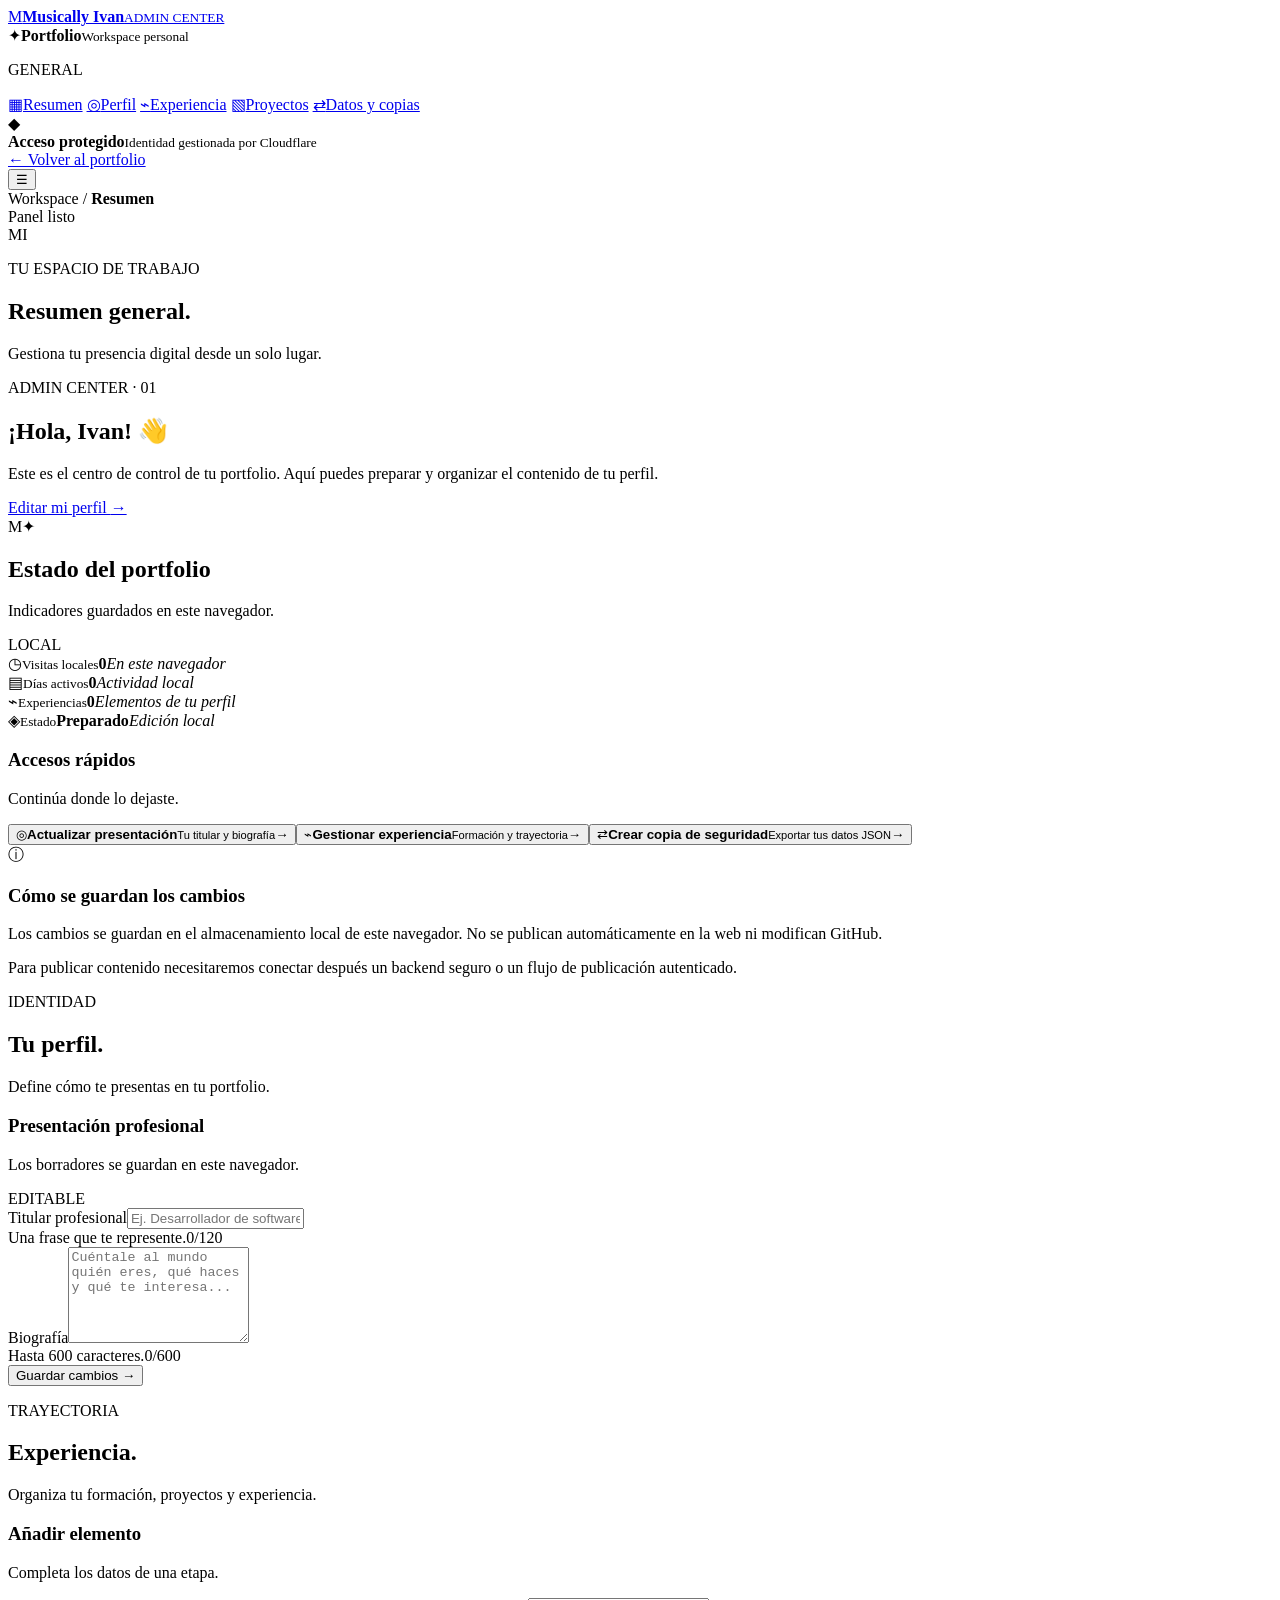
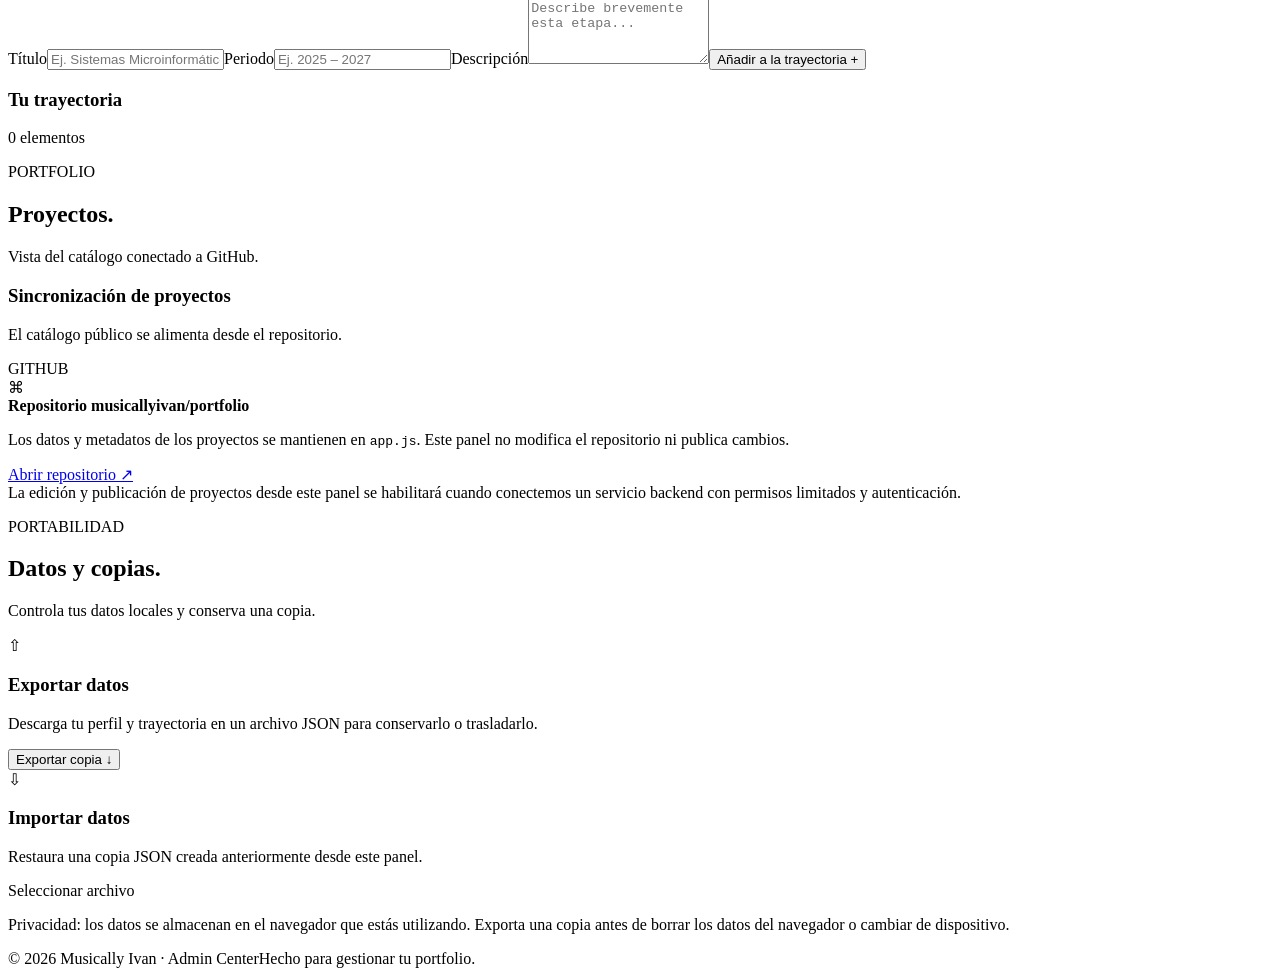
==== admincenter/index.html @ f46ec04b "Add modern Admin Center interface" ====
<!doctype html>
<html lang="es">
<head>
  <meta charset="utf-8">
  <meta name="viewport" content="width=device-width,initial-scale=1">
  <meta name="robots" content="noindex,nofollow,noarchive">
  <meta name="theme-color" content="#090d1b">
  <title>Admin Center | Musically Ivan</title>
  <link rel="preconnect" href="https://fonts.googleapis.com">
  <link rel="preconnect" href="https://fonts.gstatic.com" crossorigin>
  <link href="https://fonts.googleapis.com/css2?family=DM+Sans:wght@400;500;600;700&family=Space+Grotesk:wght@500;600;700&display=swap" rel="stylesheet">
  <link rel="stylesheet" href="./admin.css">
  <script src="./admin.js" defer></script>
</head>
<body>
  <div class="shell">
    <aside class="sidebar" id="sidebar">
      <a class="brand" href="./" aria-label="Admin Center"><span class="brand-mark">M</span><span><b>Musically Ivan</b><small>ADMIN CENTER</small></span></a>
      <div class="workspace"><span class="workspace-icon">✦</span><span><b>Portfolio</b><small>Workspace personal</small></span><span class="online-dot"></span></div>
      <p class="nav-label">GENERAL</p>
      <nav class="nav">
        <a class="nav-link active" href="#overview" data-view="overview"><span>▦</span>Resumen</a>
        <a class="nav-link" href="#profile" data-view="profile"><span>◎</span>Perfil</a>
        <a class="nav-link" href="#experience" data-view="experience"><span>⌁</span>Experiencia</a>
        <a class="nav-link" href="#projects" data-view="projects"><span>▧</span>Proyectos</a>
        <a class="nav-link" href="#data" data-view="data"><span>⇄</span>Datos y copias</a>
      </nav>
      <div class="sidebar-bottom"><div class="secure-pill"><span>◆</span><div><b>Acceso protegido</b><small>Identidad gestionada por Cloudflare</small></div></div><a class="back-link" href="/">← Volver al portfolio</a></div>
    </aside>
    <main class="main">
      <header class="topbar"><button class="mobile-menu" id="menu-toggle" aria-label="Abrir menú">☰</button><div class="breadcrumbs">Workspace <span>/</span> <b id="crumb">Resumen</b></div><div class="top-actions"><span class="status"><i></i> Panel listo</span><div class="avatar">MI</div></div></header>
      <div class="content">
        <section class="view active" id="view-overview">
          <div class="page-heading"><div><p class="eyebrow">TU ESPACIO DE TRABAJO</p><h1>Resumen general<span class="accent">.</span></h1><p class="subheading">Gestiona tu presencia digital desde un solo lugar.</p></div><span class="date-chip" id="today"></span></div>
          <div class="welcome-card"><div><span class="welcome-kicker">ADMIN CENTER · 01</span><h2>¡Hola, Ivan! 👋</h2><p>Este es el centro de control de tu portfolio. Aquí puedes preparar y organizar el contenido de tu perfil.</p><a class="primary-btn" href="#profile" data-go="profile">Editar mi perfil <span>→</span></a></div><div class="welcome-art"><div class="orbit orbit-one"></div><div class="orbit orbit-two"></div><div class="art-core">M<span>✦</span></div></div></div>
          <div class="section-title"><div><h2>Estado del portfolio</h2><p>Indicadores guardados en este navegador.</p></div><span class="live-label"><i></i> LOCAL</span></div>
          <div class="stats-grid"><article class="stat-card"><span class="stat-icon purple">◷</span><small>Visitas locales</small><strong id="metric-views">0</strong><em>En este navegador</em></article><article class="stat-card"><span class="stat-icon blue">▤</span><small>Días activos</small><strong id="metric-days">0</strong><em>Actividad local</em></article><article class="stat-card"><span class="stat-icon green">⌁</span><small>Experiencias</small><strong id="metric-timeline">0</strong><em>Elementos de tu perfil</em></article><article class="stat-card"><span class="stat-icon amber">◈</span><small>Estado</small><strong class="state-text">Preparado</strong><em>Edición local</em></article></div>
          <div class="bottom-grid"><article class="panel-card"><div class="panel-heading"><div><h3>Accesos rápidos</h3><p>Continúa donde lo dejaste.</p></div></div><button class="quick-row" data-go="profile"><span class="quick-icon">◎</span><span><b>Actualizar presentación</b><small>Tu titular y biografía</small></span><span>→</span></button><button class="quick-row" data-go="experience"><span class="quick-icon">⌁</span><span><b>Gestionar experiencia</b><small>Formación y trayectoria</small></span><span>→</span></button><button class="quick-row" data-go="data"><span class="quick-icon">⇄</span><span><b>Crear copia de seguridad</b><small>Exportar tus datos JSON</small></span><span>→</span></button></article><article class="panel-card notice-card"><span class="notice-icon">ⓘ</span><h3>Cómo se guardan los cambios</h3><p>Los cambios se guardan en el almacenamiento local de este navegador. No se publican automáticamente en la web ni modifican GitHub.</p><p class="notice-foot">Para publicar contenido necesitaremos conectar después un backend seguro o un flujo de publicación autenticado.</p></article></div>
        </section>
        <section class="view" id="view-profile">
          <div class="page-heading"><div><p class="eyebrow">IDENTIDAD</p><h1>Tu perfil<span class="accent">.</span></h1><p class="subheading">Define cómo te presentas en tu portfolio.</p></div></div>
          <article class="panel-card form-card"><div class="panel-heading"><div><h3>Presentación profesional</h3><p>Los borradores se guardan en este navegador.</p></div><span class="edit-badge">EDITABLE</span></div><label for="headline">Titular profesional</label><input id="headline" maxlength="120" placeholder="Ej. Desarrollador de software y creador digital"><div class="field-meta"><span>Una frase que te represente.</span><span id="headline-count">0/120</span></div><label for="bio">Biografía</label><textarea id="bio" rows="6" maxlength="600" placeholder="Cuéntale al mundo quién eres, qué haces y qué te interesa..."></textarea><div class="field-meta"><span>Hasta 600 caracteres.</span><span id="bio-count">0/600</span></div><div class="form-actions"><span id="profile-status" class="save-status" aria-live="polite"></span><button class="primary-btn" id="save-profile">Guardar cambios <span>→</span></button></div></article>
        </section>
        <section class="view" id="view-experience">
          <div class="page-heading"><div><p class="eyebrow">TRAYECTORIA</p><h1>Experiencia<span class="accent">.</span></h1><p class="subheading">Organiza tu formación, proyectos y experiencia.</p></div></div>
          <div class="experience-layout"><article class="panel-card"><div class="panel-heading"><div><h3>Añadir elemento</h3><p>Completa los datos de una etapa.</p></div></div><form id="experience-form"><label for="exp-title">Título</label><input id="exp-title" required maxlength="100" placeholder="Ej. Sistemas Microinformáticos y Redes"><label for="exp-period">Periodo</label><input id="exp-period" maxlength="60" placeholder="Ej. 2025 – 2027"><label for="exp-description">Descripción</label><textarea id="exp-description" rows="4" maxlength="400" placeholder="Describe brevemente esta etapa..."></textarea><button class="primary-btn" type="submit">Añadir a la trayectoria <span>+</span></button></form></article><article class="panel-card"><div class="panel-heading"><div><h3>Tu trayectoria</h3><p id="experience-count">0 elementos</p></div></div><div id="experience-list" class="experience-list"></div></article></div>
        </section>
        <section class="view" id="view-projects">
          <div class="page-heading"><div><p class="eyebrow">PORTFOLIO</p><h1>Proyectos<span class="accent">.</span></h1><p class="subheading">Vista del catálogo conectado a GitHub.</p></div></div>
          <article class="panel-card"><div class="panel-heading"><div><h3>Sincronización de proyectos</h3><p>El catálogo público se alimenta desde el repositorio.</p></div><span class="source-badge">GITHUB</span></div><div class="project-info"><span class="project-glyph">⌘</span><div><b>Repositorio musicallyivan/portfolio</b><p>Los datos y metadatos de los proyectos se mantienen en <code>app.js</code>. Este panel no modifica el repositorio ni publica cambios.</p><a href="https://github.com/musicallyivan/portfolio" target="_blank" rel="noopener noreferrer">Abrir repositorio ↗</a></div></div><div class="callout">La edición y publicación de proyectos desde este panel se habilitará cuando conectemos un servicio backend con permisos limitados y autenticación.</div></article>
        </section>
        <section class="view" id="view-data">
          <div class="page-heading"><div><p class="eyebrow">PORTABILIDAD</p><h1>Datos y copias<span class="accent">.</span></h1><p class="subheading">Controla tus datos locales y conserva una copia.</p></div></div>
          <div class="data-grid"><article class="panel-card"><span class="data-icon">⇧</span><h3>Exportar datos</h3><p>Descarga tu perfil y trayectoria en un archivo JSON para conservarlo o trasladarlo.</p><button class="primary-btn" id="export-data">Exportar copia <span>↓</span></button></article><article class="panel-card"><span class="data-icon">⇩</span><h3>Importar datos</h3><p>Restaura una copia JSON creada anteriormente desde este panel.</p><label class="secondary-btn file-button" for="import-data">Seleccionar archivo</label><input id="import-data" type="file" accept="application/json" hidden></article></div><p class="privacy-note">Privacidad: los datos se almacenan en el navegador que estás utilizando. Exporta una copia antes de borrar los datos del navegador o cambiar de dispositivo.</p>
        </section>
        <footer class="footer"><span>© 2026 Musically Ivan · Admin Center</span><span>Hecho para gestionar tu portfolio.</span></footer>
      </div>
    </main>
  </div>
  <div class="toast" id="toast" role="status" aria-live="polite"></div>
</body>
</html>
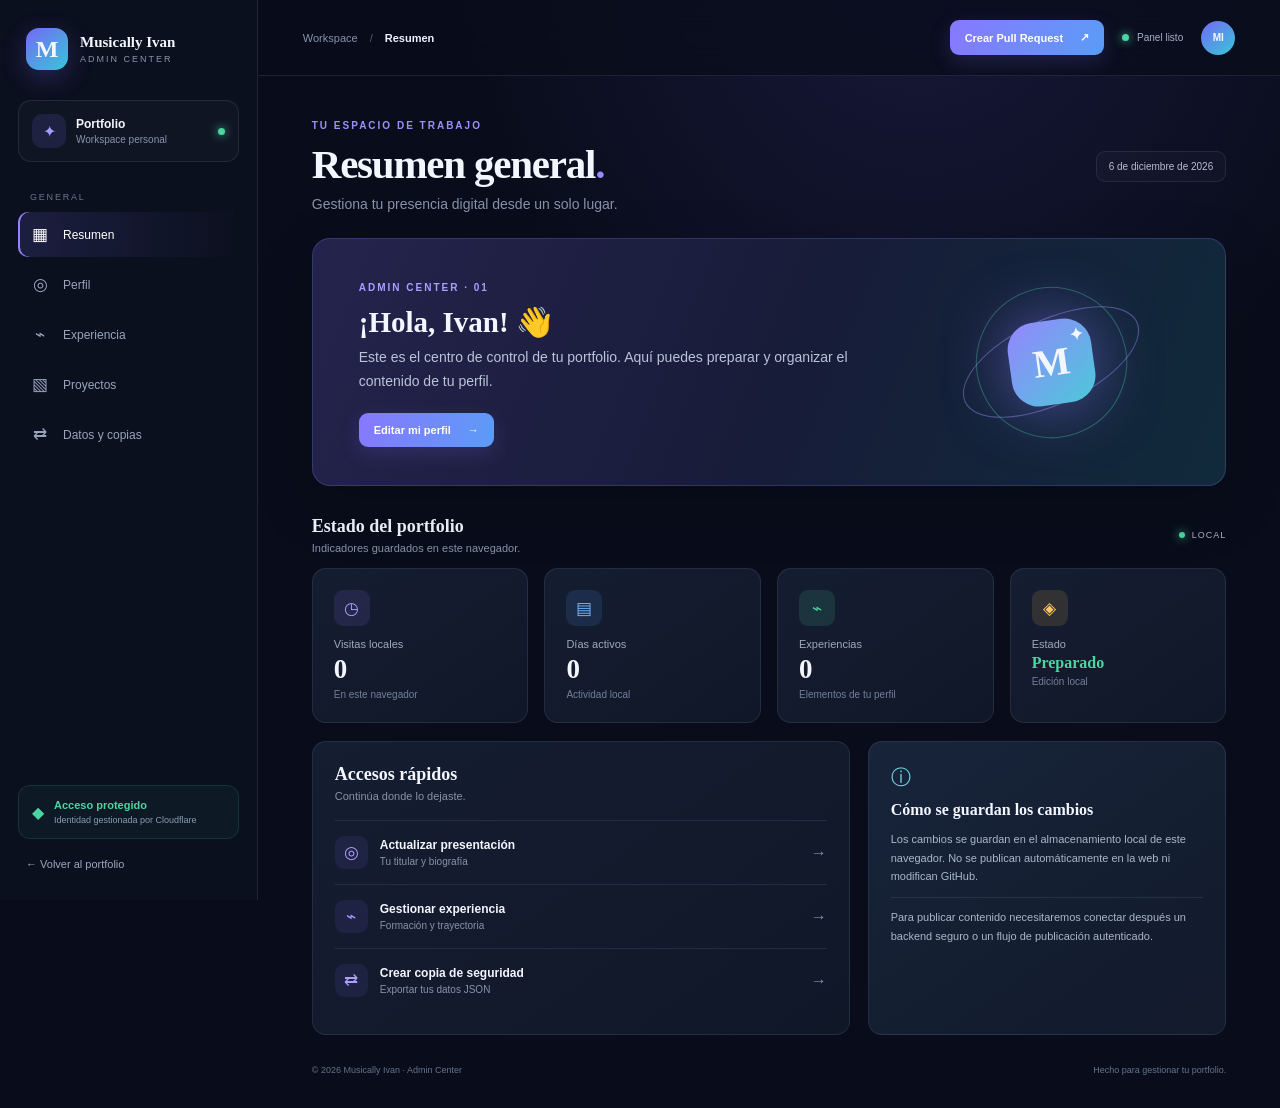
==== commit 2358f7a7: "Add publish changes as pull request action" ====
--- a/admincenter/index.html
+++ b/admincenter/index.html
@@ -28,7 +28,7 @@
       <div class="sidebar-bottom"><div class="secure-pill"><span>◆</span><div><b>Acceso protegido</b><small>Identidad gestionada por Cloudflare</small></div></div><a class="back-link" href="/">← Volver al portfolio</a></div>
     </aside>
     <main class="main">
-      <header class="topbar"><button class="mobile-menu" id="menu-toggle" aria-label="Abrir menú">☰</button><div class="breadcrumbs">Workspace <span>/</span> <b id="crumb">Resumen</b></div><div class="top-actions"><span class="status"><i></i> Panel listo</span><div class="avatar">MI</div></div></header>
+      <header class="topbar"><button class="mobile-menu" id="menu-toggle" aria-label="Abrir menú">☰</button><div class="breadcrumbs">Workspace <span>/</span> <b id="crumb">Resumen</b></div><div class="top-actions"><button class="primary-btn publish-btn" id="publish-pr">Crear Pull Request <span>↗</span></button><span class="status"><i></i> Panel listo</span><div class="avatar">MI</div></div></header>
       <div class="content">
         <section class="view active" id="view-overview">
           <div class="page-heading"><div><p class="eyebrow">TU ESPACIO DE TRABAJO</p><h1>Resumen general<span class="accent">.</span></h1><p class="subheading">Gestiona tu presencia digital desde un solo lugar.</p></div><span class="date-chip" id="today"></span></div>
--- a/admincenter/admin.css
+++ b/admincenter/admin.css
@@ -0,0 +1,29 @@
+:root{color-scheme:dark;--bg:#090d1b;--panel:#11182a;--panel2:#151e33;--line:rgba(148,163,184,.14);--muted:#8793aa;--text:#f3f6ff;--purple:#8b7cff;--cyan:#54d8e8;--green:#4bd5a0;font-family:'DM Sans',sans-serif}*{box-sizing:border-box}body{margin:0;background:radial-gradient(ellipse at 72% -12%,rgba(100,85,220,.18),transparent 36%),var(--bg);color:var(--text);min-height:100vh}button,input,textarea{font:inherit}.shell{min-height:100vh}.sidebar{position:fixed;inset:0 auto 0 0;width:258px;background:rgba(12,17,32,.96);border-right:1px solid var(--line);padding:28px 18px;display:flex;flex-direction:column;z-index:10}.brand{display:flex;align-items:center;gap:12px;color:var(--text);text-decoration:none;padding:0 8px 30px}.brand-mark{width:42px;height:42px;border-radius:13px;background:linear-gradient(140deg,#7568f5,#36c7d9);display:grid;place-items:center;font:700 24px 'Space Grotesk';box-shadow:0 8px 25px #7465ed44}.brand b,.brand small,.workspace b,.workspace small{display:block}.brand b{font:700 15px 'Space Grotesk'}.brand small{font-size:9px;letter-spacing:2px;color:#8994ad;margin-top:3px}.workspace{display:flex;align-items:center;gap:10px;padding:13px;border:1px solid var(--line);background:#ffffff06;border-radius:13px;margin-bottom:30px}.workspace-icon{width:34px;height:34px;border-radius:10px;background:#8174ff22;color:#a89eff;display:grid;place-items:center}.workspace b{font-size:12px}.workspace small{font-size:10px;color:var(--muted);margin-top:3px}.online-dot,.status i,.live-label i{margin-left:auto;width:7px;height:7px;background:var(--green);border-radius:50%;box-shadow:0 0 10px #4bd5a0}.nav-label{font-size:9px;letter-spacing:1.8px;color:#68748d;padding:0 12px;margin:0 0 10px}.nav{display:grid;gap:5px}.nav-link{display:flex;align-items:center;gap:13px;padding:12px;border-radius:10px;color:#99a4ba;text-decoration:none;font-size:12px;transition:.2s}.nav-link span{font-size:17px;width:20px;text-align:center}.nav-link:hover,.nav-link.active{background:linear-gradient(90deg,#8274ff25,transparent);color:#fff}.nav-link.active{box-shadow:inset 2px 0 #9385ff}.sidebar-bottom{margin-top:auto}.secure-pill{display:flex;gap:10px;align-items:center;padding:13px;background:#4bd5a00c;border:1px solid #4bd5a022;border-radius:12px;margin-bottom:15px;color:var(--green)}.secure-pill b,.secure-pill small{display:block}.secure-pill b{font-size:11px}.secure-pill small{font-size:9px;color:#8c9baf;margin-top:4px}.back-link{font-size:11px;color:#9ca8bd;text-decoration:none;padding:8px}.main{margin-left:258px;min-height:100vh}.topbar{height:76px;border-bottom:1px solid var(--line);display:flex;align-items:center;justify-content:space-between;padding:0 42px;background:#090d1bc9;backdrop-filter:blur(16px);position:sticky;top:0;z-index:5}.breadcrumbs{font-size:11px;color:#8793aa}.breadcrumbs span{padding:0 9px;color:#4f5b72}.breadcrumbs b{color:#f0f2ff}.top-actions{display:flex;align-items:center;gap:18px}.status{display:flex;align-items:center;gap:8px;font-size:10px;color:#a6b1c4}.status i{margin:0}.avatar{width:34px;height:34px;border-radius:50%;display:grid;place-items:center;background:linear-gradient(140deg,#7568f5,#35c8d9);font-size:10px;font-weight:700}.content{max-width:1320px;margin:auto;padding:38px 42px 22px}.view{display:none}.view.active{display:block;animation:appear .25s ease}@keyframes appear{from{opacity:0;transform:translateY(5px)}to{opacity:1;transform:none}}.page-heading{display:flex;align-items:center;justify-content:space-between;margin-bottom:26px}.eyebrow{font-size:9px;letter-spacing:2px;color:#9b8fff;font-weight:700;margin:0 0 9px}.page-heading h1{font:700 clamp(27px,3vw,36px) 'Space Grotesk';letter-spacing:-1.2px;margin:0}.accent{color:#988aff}.subheading{font-size:12px;color:var(--muted);margin:8px 0 0}.date-chip,.edit-badge,.source-badge{font-size:10px;color:#b6bfd0;border:1px solid var(--line);background:#ffffff06;border-radius:9px;padding:9px 12px}.welcome-card{min-height:215px;position:relative;overflow:hidden;display:flex;align-items:center;justify-content:space-between;padding:30px 38px;border-radius:18px;border:1px solid #8d7cff3b;background:linear-gradient(112deg,#25234d 0%,#171c38 52%,#102a3b 100%);box-shadow:0 20px 60px #0003}.welcome-card>div:first-child{max-width:530px;z-index:1}.welcome-kicker{font-size:9px;letter-spacing:2px;color:#a99eff;font-weight:700}.welcome-card h2{font:700 25px 'Space Grotesk';margin:10px 0 7px}.welcome-card p{font-size:12px;color:#bac4d9;line-height:1.7;max-width:470px;margin:0 0 19px}.primary-btn,.secondary-btn{border:0;display:inline-flex;align-items:center;justify-content:center;gap:17px;padding:11px 15px;border-radius:9px;background:linear-gradient(110deg,#8878ff,#5b9cf6);color:white;font-size:11px;font-weight:700;text-decoration:none;cursor:pointer;box-shadow:0 7px 20px #7669e633}.primary-btn:hover{filter:brightness(1.1);transform:translateY(-1px)}.welcome-art{width:190px;height:170px;position:relative;display:grid;place-items:center;margin-right:4%}.orbit{position:absolute;border:1px solid #a99eff66;border-radius:50%;transform:rotate(-25deg)}.orbit-one{width:170px;height:76px}.orbit-two{width:135px;height:135px;border-color:#4bd5a055}.art-core{width:75px;height:75px;border-radius:24px;background:linear-gradient(140deg,#9585ff,#4bc9d9);display:grid;place-items:center;font:700 35px 'Space Grotesk';box-shadow:0 0 55px #8c7cff88;transform:rotate(-8deg)}.art-core span{position:absolute;font-size:15px;right:6px;top:7px}.section-title{display:flex;align-items:center;justify-content:space-between;margin:30px 0 14px}.section-title h2,.panel-heading h3{font:600 16px 'Space Grotesk';margin:0}.section-title p,.panel-heading p{font-size:10px;color:var(--muted);margin:5px 0 0}.live-label{display:flex;align-items:center;gap:7px;font-size:9px;letter-spacing:1px;color:#aab5c9}.live-label i{width:6px;height:6px;margin:0}.stats-grid{display:grid;grid-template-columns:repeat(4,minmax(0,1fr));gap:13px}.stat-card,.panel-card{border:1px solid var(--line);border-radius:14px;background:linear-gradient(145deg,#151d31,#101727);padding:18px}.stat-card{min-height:137px;display:flex;flex-direction:column;align-items:flex-start}.stat-icon{width:31px;height:31px;display:grid;place-items:center;border-radius:9px;font-size:15px;margin-bottom:12px}.purple{background:#8b7cff20;color:#a99eff}.blue{background:#4d9dff20;color:#70b4ff}.green{background:#4bd5a020;color:#4bd5a0}.amber{background:#ffbb5420;color:#ffc56d}.stat-card small{font-size:10px;color:#9da9be}.stat-card strong{font:700 23px 'Space Grotesk';margin:4px 0}.stat-card em{font-size:9px;color:#718099;font-style:normal}.state-text{font-size:16px!important;color:var(--green)}.bottom-grid{display:grid;grid-template-columns:1.2fr .8fr;gap:14px;margin-top:15px}.panel-heading{display:flex;justify-content:space-between;align-items:center;margin-bottom:18px}.quick-row{width:100%;display:flex;align-items:center;gap:12px;padding:12px 0;border:0;border-top:1px solid var(--line);background:none;color:inherit;text-align:left;cursor:pointer}.quick-row>span:nth-last-child(1){margin-left:auto;color:#8290a9}.quick-icon{width:33px;height:33px;border-radius:9px;background:#8274ff19;color:#aa9fff;display:grid;place-items:center;font-size:17px}.quick-row b,.quick-row small{display:block}.quick-row b{font-size:11px}.quick-row small{font-size:9px;color:var(--muted);margin-top:4px}.notice-card{background:linear-gradient(145deg,#17243a,#121a2b)}.notice-icon{color:#75d9e8;font-size:20px}.notice-card h3{font:600 14px 'Space Grotesk';margin:10px 0}.notice-card p{font-size:10px;color:#aab6c9;line-height:1.7}.notice-foot{border-top:1px solid var(--line);padding-top:10px}.form-card{max-width:850px}.form-card label,#experience-form label{display:block;font-size:11px;color:#c5cde0;font-weight:600;margin:17px 0 7px}.form-card input,.form-card textarea,#experience-form input,#experience-form textarea{width:100%;border:1px solid #29344b;border-radius:9px;background:#0b1221;color:var(--text);padding:12px;font-size:12px;outline:none;resize:vertical}.form-card input:focus,.form-card textarea:focus,#experience-form input:focus,#experience-form textarea:focus{border-color:#8878ff;box-shadow:0 0 0 3px #8878ff18}.field-meta{display:flex;justify-content:space-between;color:#75829a;font-size:9px;margin-top:6px}.form-actions{display:flex;justify-content:space-between;align-items:center;margin-top:22px}.save-status{font-size:10px;color:var(--green)}.experience-layout{display:grid;grid-template-columns:.9fr 1.1fr;gap:15px}.experience-list{display:grid;gap:10px}.experience-item{padding:12px;border:1px solid var(--line);border-radius:10px;background:#ffffff04}.experience-item b{font-size:11px}.experience-item small{display:block;color:#8e9bb2;font-size:9px;margin:4px 0}.experience-item p{font-size:10px;color:#aab5c8;line-height:1.6;margin:5px 0}.experience-item button{font-size:9px;color:#ff8e9a;background:none;border:0;padding:5px 0;cursor:pointer}.empty-state{font-size:11px;color:#7f8ba3;padding:25px 0;text-align:center}.project-info{display:flex;gap:15px;padding:14px 0}.project-glyph{width:44px;height:44px;flex:none;border-radius:12px;background:#8274ff20;color:#a99eff;display:grid;place-items:center;font-size:21px}.project-info b{font-size:12px}.project-info p,.data-grid p{font-size:10px;line-height:1.7;color:#9daac0}.project-info a{font-size:10px;color:#a99eff}.callout,.privacy-note{margin-top:12px;padding:13px;border-radius:10px;background:#8878ff12;border:1px solid #8878ff2c;color:#b5bde0;font-size:10px;line-height:1.7}.data-grid{display:grid;grid-template-columns:1fr 1fr;gap:14px}.data-icon{font-size:22px;color:#a99eff}.data-grid h3{font:600 15px 'Space Grotesk';margin:12px 0 5px}.data-grid p{min-height:50px}.secondary-btn{background:#ffffff0b;border:1px solid var(--line);box-shadow:none}.file-button{cursor:pointer}.footer{display:flex;justify-content:space-between;gap:12px;padding:30px 0 5px;color:#66738b;font-size:9px}.mobile-menu{display:none}.toast{position:fixed;right:25px;bottom:25px;padding:13px 17px;background:#202c43;border:1px solid #ffffff20;border-radius:10px;color:white;font-size:11px;opacity:0;transform:translateY(10px);transition:.2s;pointer-events:none;z-index:30}.toast.show{opacity:1;transform:none}@media(max-width:1100px){.content{padding:30px 25px}.topbar{padding:0 25px}.stats-grid{grid-template-columns:repeat(2,1fr)}}@media(max-width:760px){.sidebar{transform:translateX(-100%);transition:transform .25s;box-shadow:20px 0 50px #0008}.sidebar.open{transform:translateX(0)}.main{margin-left:0}.topbar{height:62px;padding:0 17px}.mobile-menu{display:block;background:none;color:#fff;font-size:19px;cursor:pointer}.breadcrumbs{margin-right:auto;margin-left:13px}.status{display:none}.content{padding:25px 16px}.welcome-card{padding:25px 22px;min-height:205px}.welcome-art{position:absolute;right:-40px;opacity:.3}.welcome-card>div:first-child{max-width:100%}.stats-grid{gap:9px}.stat-card{padding:13px;min-height:125px}.bottom-grid,.experience-layout,.data-grid{grid-template-columns:1fr}.page-heading{align-items:flex-start;gap:12px}.date-chip{font-size:8px}.footer{flex-direction:column}.form-actions{align-items:flex-start;gap:12px;flex-direction:column}}@media(prefers-reduced-motion:reduce){*,*:before,*:after{animation-duration:.01ms!important;transition-duration:.01ms!important;scroll-behavior:auto!important}}
+/* Desktop scale refinement: give the Admin Center more room and improve readability. Mobile layout remains unchanged. */
+@media (min-width: 761px) {
+  .content { max-width: none; padding: 44px clamp(36px, 4.2vw, 76px) 28px; }
+  .topbar { padding-inline: clamp(30px, 3.5vw, 64px); }
+  .page-heading h1 { font-size: clamp(34px, 3.2vw, 43px); }
+  .eyebrow { font-size: 10px; }
+  .subheading { font-size: 14px; }
+  .welcome-card { min-height: 245px; padding: 38px 46px; }
+  .welcome-card h2 { font-size: 29px; }
+  .welcome-card p { font-size: 14px; max-width: 570px; }
+  .welcome-kicker { font-size: 10px; }
+  .welcome-art { transform: scale(1.12); }
+  .section-title h2, .panel-heading h3 { font-size: 18px; }
+  .section-title p, .panel-heading p { font-size: 11px; }
+  .stats-grid { gap: 16px; }
+  .stat-card { min-height: 155px; padding: 21px; }
+  .stat-card small { font-size: 11px; }
+  .stat-card strong { font-size: 27px; }
+  .stat-card em { font-size: 10px; }
+  .stat-icon { width: 36px; height: 36px; font-size: 17px; }
+  .bottom-grid { gap: 18px; margin-top: 18px; }
+  .panel-card { padding: 22px; }
+  .quick-row { padding: 15px 0; }
+  .quick-row b { font-size: 12px; }
+  .quick-row small { font-size: 10px; }
+  .notice-card h3 { font-size: 16px; }
+  .notice-card p, .callout, .privacy-note { font-size: 11px; }
+}
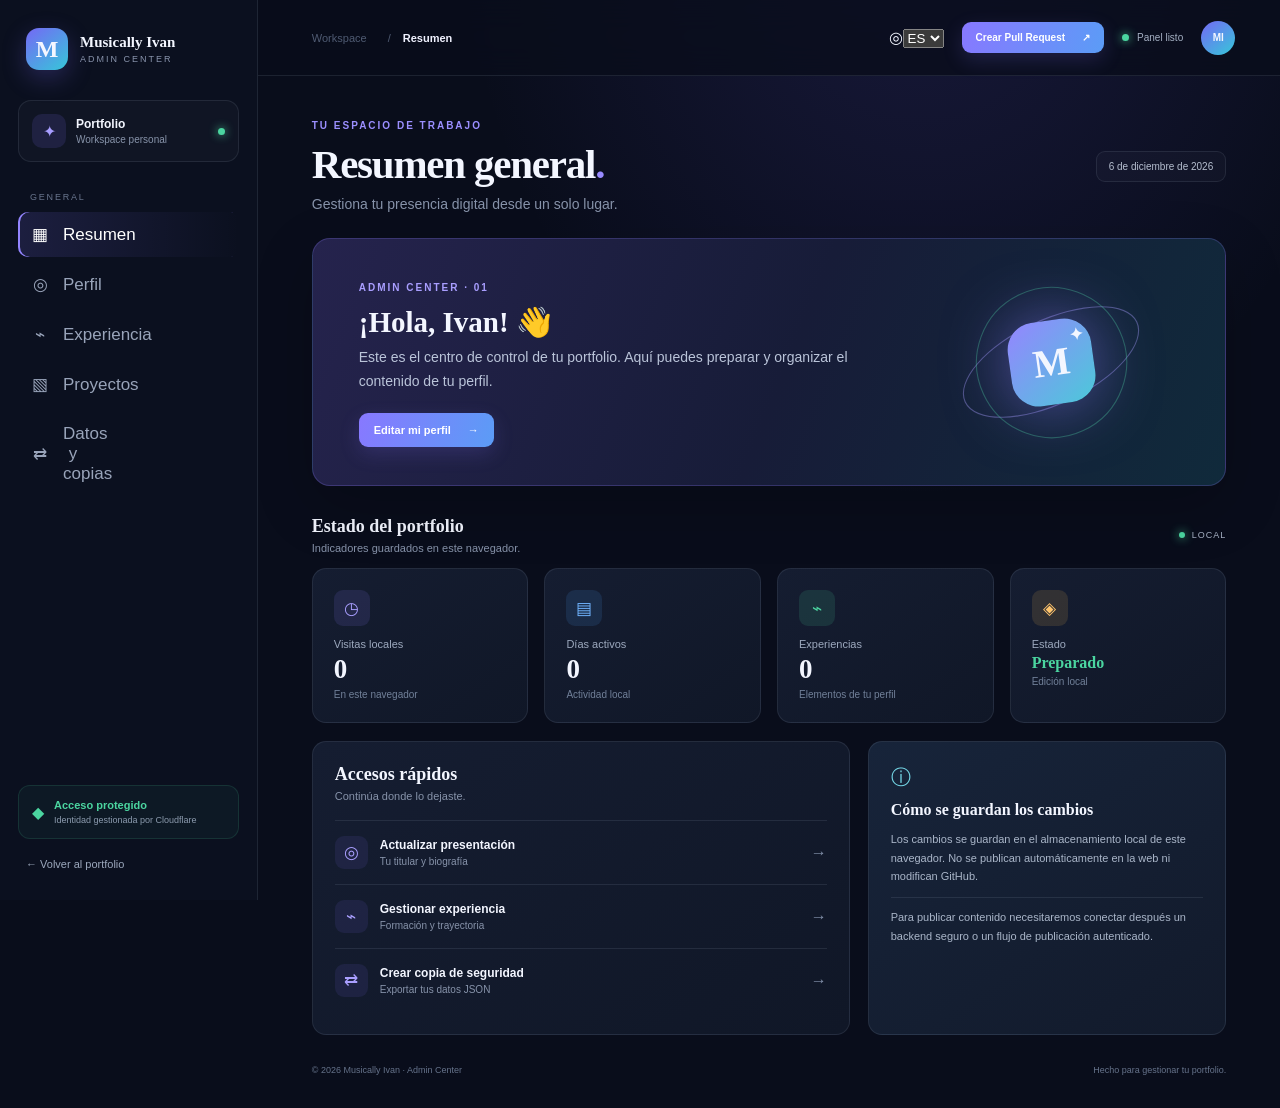
==== commit 8d8b62a5: "Add language selector and translation hooks to Admin Center" ====
--- a/admincenter/index.html
+++ b/admincenter/index.html
@@ -16,44 +16,44 @@
   <div class="shell">
     <aside class="sidebar" id="sidebar">
       <a class="brand" href="./" aria-label="Admin Center"><span class="brand-mark">M</span><span><b>Musically Ivan</b><small>ADMIN CENTER</small></span></a>
-      <div class="workspace"><span class="workspace-icon">✦</span><span><b>Portfolio</b><small>Workspace personal</small></span><span class="online-dot"></span></div>
-      <p class="nav-label">GENERAL</p>
+      <div class="workspace"><span class="workspace-icon">✦</span><span><b>Portfolio</b><small data-i18n="workspacePersonal">Workspace personal</small></span><span class="online-dot"></span></div>
+      <p class="nav-label" data-i18n="navGeneral">GENERAL</p>
       <nav class="nav">
-        <a class="nav-link active" href="#overview" data-view="overview"><span>▦</span>Resumen</a>
-        <a class="nav-link" href="#profile" data-view="profile"><span>◎</span>Perfil</a>
-        <a class="nav-link" href="#experience" data-view="experience"><span>⌁</span>Experiencia</a>
-        <a class="nav-link" href="#projects" data-view="projects"><span>▧</span>Proyectos</a>
-        <a class="nav-link" href="#data" data-view="data"><span>⇄</span>Datos y copias</a>
+        <a class="nav-link active" href="#overview" data-view="overview"><span>▦</span><span data-i18n="navOverview">Resumen</span></a>
+        <a class="nav-link" href="#profile" data-view="profile"><span>◎</span><span data-i18n="navProfile">Perfil</span></a>
+        <a class="nav-link" href="#experience" data-view="experience"><span>⌁</span><span data-i18n="navExperience">Experiencia</span></a>
+        <a class="nav-link" href="#projects" data-view="projects"><span>▧</span><span data-i18n="navProjects">Proyectos</span></a>
+        <a class="nav-link" href="#data" data-view="data"><span>⇄</span><span data-i18n="navData">Datos y copias</span></a>
       </nav>
-      <div class="sidebar-bottom"><div class="secure-pill"><span>◆</span><div><b>Acceso protegido</b><small>Identidad gestionada por Cloudflare</small></div></div><a class="back-link" href="/">← Volver al portfolio</a></div>
+      <div class="sidebar-bottom"><div class="secure-pill"><span>◆</span><div><b data-i18n="protected">Acceso protegido</b><small data-i18n="cloudflareIdentity">Identidad gestionada por Cloudflare</small></div></div><a class="back-link" href="/"><span data-i18n="backPortfolio">← Volver al portfolio</span></a></div>
     </aside>
     <main class="main">
-      <header class="topbar"><button class="mobile-menu" id="menu-toggle" aria-label="Abrir menú">☰</button><div class="breadcrumbs">Workspace <span>/</span> <b id="crumb">Resumen</b></div><div class="top-actions"><button class="primary-btn publish-btn" id="publish-pr">Crear Pull Request <span>↗</span></button><span class="status"><i></i> Panel listo</span><div class="avatar">MI</div></div></header>
+      <header class="topbar"><button class="mobile-menu" id="menu-toggle" aria-label="Abrir menú" data-i18n-aria="openMenu">☰</button><div class="breadcrumbs"><span data-i18n="workspace">Workspace</span> <span>/</span> <b id="crumb">Resumen</b></div><div class="top-actions"><label class="language-control"><span aria-hidden="true">◎</span><select id="admin-language" aria-label="Language"><option value="es">ES</option><option value="en">EN</option></select></label><button class="primary-btn publish-btn" id="publish-pr" data-i18n="createPR">Crear Pull Request <span>↗</span></button><span class="status"><i></i> <span data-i18n="panelReady">Panel listo</span></span><div class="avatar">MI</div></div></header>
       <div class="content">
         <section class="view active" id="view-overview">
-          <div class="page-heading"><div><p class="eyebrow">TU ESPACIO DE TRABAJO</p><h1>Resumen general<span class="accent">.</span></h1><p class="subheading">Gestiona tu presencia digital desde un solo lugar.</p></div><span class="date-chip" id="today"></span></div>
-          <div class="welcome-card"><div><span class="welcome-kicker">ADMIN CENTER · 01</span><h2>¡Hola, Ivan! 👋</h2><p>Este es el centro de control de tu portfolio. Aquí puedes preparar y organizar el contenido de tu perfil.</p><a class="primary-btn" href="#profile" data-go="profile">Editar mi perfil <span>→</span></a></div><div class="welcome-art"><div class="orbit orbit-one"></div><div class="orbit orbit-two"></div><div class="art-core">M<span>✦</span></div></div></div>
-          <div class="section-title"><div><h2>Estado del portfolio</h2><p>Indicadores guardados en este navegador.</p></div><span class="live-label"><i></i> LOCAL</span></div>
-          <div class="stats-grid"><article class="stat-card"><span class="stat-icon purple">◷</span><small>Visitas locales</small><strong id="metric-views">0</strong><em>En este navegador</em></article><article class="stat-card"><span class="stat-icon blue">▤</span><small>Días activos</small><strong id="metric-days">0</strong><em>Actividad local</em></article><article class="stat-card"><span class="stat-icon green">⌁</span><small>Experiencias</small><strong id="metric-timeline">0</strong><em>Elementos de tu perfil</em></article><article class="stat-card"><span class="stat-icon amber">◈</span><small>Estado</small><strong class="state-text">Preparado</strong><em>Edición local</em></article></div>
-          <div class="bottom-grid"><article class="panel-card"><div class="panel-heading"><div><h3>Accesos rápidos</h3><p>Continúa donde lo dejaste.</p></div></div><button class="quick-row" data-go="profile"><span class="quick-icon">◎</span><span><b>Actualizar presentación</b><small>Tu titular y biografía</small></span><span>→</span></button><button class="quick-row" data-go="experience"><span class="quick-icon">⌁</span><span><b>Gestionar experiencia</b><small>Formación y trayectoria</small></span><span>→</span></button><button class="quick-row" data-go="data"><span class="quick-icon">⇄</span><span><b>Crear copia de seguridad</b><small>Exportar tus datos JSON</small></span><span>→</span></button></article><article class="panel-card notice-card"><span class="notice-icon">ⓘ</span><h3>Cómo se guardan los cambios</h3><p>Los cambios se guardan en el almacenamiento local de este navegador. No se publican automáticamente en la web ni modifican GitHub.</p><p class="notice-foot">Para publicar contenido necesitaremos conectar después un backend seguro o un flujo de publicación autenticado.</p></article></div>
+          <div class="page-heading"><div><p class="eyebrow" data-i18n="workspaceEyebrow">TU ESPACIO DE TRABAJO</p><h1><span data-i18n="overviewTitle">Resumen general</span><span class="accent">.</span></h1><p class="subheading" data-i18n="overviewSubtitle">Gestiona tu presencia digital desde un solo lugar.</p></div><span class="date-chip" id="today"></span></div>
+          <div class="welcome-card"><div><span class="welcome-kicker">ADMIN CENTER · 01</span><h2 data-i18n="hello">¡Hola, Ivan! 👋</h2><p data-i18n="welcomeText">Este es el centro de control de tu portfolio. Aquí puedes preparar y organizar el contenido de tu perfil.</p><a class="primary-btn" href="#profile" data-go="profile"><span data-i18n="editProfile">Editar mi perfil</span> <span>→</span></a></div><div class="welcome-art"><div class="orbit orbit-one"></div><div class="orbit orbit-two"></div><div class="art-core">M<span>✦</span></div></div></div>
+          <div class="section-title"><div><h2 data-i18n="portfolioStatus">Estado del portfolio</h2><p data-i18n="localIndicators">Indicadores guardados en este navegador.</p></div><span class="live-label"><i></i> <span data-i18n="local">LOCAL</span></span></div>
+          <div class="stats-grid"><article class="stat-card"><span class="stat-icon purple">◷</span><small data-i18n="localVisits">Visitas locales</small><strong id="metric-views">0</strong><em data-i18n="onThisBrowser">En este navegador</em></article><article class="stat-card"><span class="stat-icon blue">▤</span><small data-i18n="activeDays">Días activos</small><strong id="metric-days">0</strong><em data-i18n="localActivity">Actividad local</em></article><article class="stat-card"><span class="stat-icon green">⌁</span><small data-i18n="experiences">Experiencias</small><strong id="metric-timeline">0</strong><em data-i18n="profileItems">Elementos de tu perfil</em></article><article class="stat-card"><span class="stat-icon amber">◈</span><small data-i18n="status">Estado</small><strong class="state-text" data-i18n="prepared">Preparado</strong><em data-i18n="localEditing">Edición local</em></article></div>
+          <div class="bottom-grid"><article class="panel-card"><div class="panel-heading"><div><h3 data-i18n="quickAccess">Accesos rápidos</h3><p data-i18n="continueWhere">Continúa donde lo dejaste.</p></div></div><button class="quick-row" data-go="profile"><span class="quick-icon">◎</span><span><b data-i18n="updatePresentation">Actualizar presentación</b><small data-i18n="headlineBio">Tu titular y biografía</small></span><span>→</span></button><button class="quick-row" data-go="experience"><span class="quick-icon">⌁</span><span><b data-i18n="manageExperience">Gestionar experiencia</b><small data-i18n="educationCareer">Formación y trayectoria</small></span><span>→</span></button><button class="quick-row" data-go="data"><span class="quick-icon">⇄</span><span><b data-i18n="backup">Crear copia de seguridad</b><small data-i18n="exportJSON">Exportar tus datos JSON</small></span><span>→</span></button></article><article class="panel-card notice-card"><span class="notice-icon">ⓘ</span><h3 data-i18n="howChangesSaved">Cómo se guardan los cambios</h3><p data-i18n="saveExplanation">Los cambios se guardan en el almacenamiento local de este navegador. No se publican automáticamente en la web ni modifican GitHub.</p><p class="notice-foot" data-i18n="publishExplanation">Para publicar contenido necesitaremos conectar después un backend seguro o un flujo de publicación autenticado.</p></article></div>
         </section>
         <section class="view" id="view-profile">
-          <div class="page-heading"><div><p class="eyebrow">IDENTIDAD</p><h1>Tu perfil<span class="accent">.</span></h1><p class="subheading">Define cómo te presentas en tu portfolio.</p></div></div>
-          <article class="panel-card form-card"><div class="panel-heading"><div><h3>Presentación profesional</h3><p>Los borradores se guardan en este navegador.</p></div><span class="edit-badge">EDITABLE</span></div><label for="headline">Titular profesional</label><input id="headline" maxlength="120" placeholder="Ej. Desarrollador de software y creador digital"><div class="field-meta"><span>Una frase que te represente.</span><span id="headline-count">0/120</span></div><label for="bio">Biografía</label><textarea id="bio" rows="6" maxlength="600" placeholder="Cuéntale al mundo quién eres, qué haces y qué te interesa..."></textarea><div class="field-meta"><span>Hasta 600 caracteres.</span><span id="bio-count">0/600</span></div><div class="form-actions"><span id="profile-status" class="save-status" aria-live="polite"></span><button class="primary-btn" id="save-profile">Guardar cambios <span>→</span></button></div></article>
+          <div class="page-heading"><div><p class="eyebrow" data-i18n="identity">IDENTIDAD</p><h1><span data-i18n="yourProfile">Tu perfil</span><span class="accent">.</span></h1><p class="subheading" data-i18n="profileSubtitle">Define cómo te presentas en tu portfolio.</p></div></div>
+          <article class="panel-card form-card"><div class="panel-heading"><div><h3 data-i18n="professionalIntro">Presentación profesional</h3><p data-i18n="draftsBrowser">Los borradores se guardan en este navegador.</p></div><span class="edit-badge" data-i18n="editable">EDITABLE</span></div><label for="headline" data-i18n="headlineLabel">Titular profesional</label><input id="headline" maxlength="120" data-i18n-placeholder="headlinePlaceholder" placeholder="Ej. Desarrollador de software y creador digital"><div class="field-meta"><span data-i18n="headlineHint">Una frase que te represente.</span><span id="headline-count">0/120</span></div><label for="bio" data-i18n="bioLabel">Biografía</label><textarea id="bio" rows="6" maxlength="600" data-i18n-placeholder="bioPlaceholder" placeholder="Cuéntale al mundo quién eres, qué haces y qué te interesa..."></textarea><div class="field-meta"><span data-i18n="bioHint">Hasta 600 caracteres.</span><span id="bio-count">0/600</span></div><div class="form-actions"><span id="profile-status" class="save-status" aria-live="polite"></span><button class="primary-btn" id="save-profile" data-i18n="saveChanges">Guardar cambios <span>→</span></button></div></article>
         </section>
         <section class="view" id="view-experience">
-          <div class="page-heading"><div><p class="eyebrow">TRAYECTORIA</p><h1>Experiencia<span class="accent">.</span></h1><p class="subheading">Organiza tu formación, proyectos y experiencia.</p></div></div>
-          <div class="experience-layout"><article class="panel-card"><div class="panel-heading"><div><h3>Añadir elemento</h3><p>Completa los datos de una etapa.</p></div></div><form id="experience-form"><label for="exp-title">Título</label><input id="exp-title" required maxlength="100" placeholder="Ej. Sistemas Microinformáticos y Redes"><label for="exp-period">Periodo</label><input id="exp-period" maxlength="60" placeholder="Ej. 2025 – 2027"><label for="exp-description">Descripción</label><textarea id="exp-description" rows="4" maxlength="400" placeholder="Describe brevemente esta etapa..."></textarea><button class="primary-btn" type="submit">Añadir a la trayectoria <span>+</span></button></form></article><article class="panel-card"><div class="panel-heading"><div><h3>Tu trayectoria</h3><p id="experience-count">0 elementos</p></div></div><div id="experience-list" class="experience-list"></div></article></div>
+          <div class="page-heading"><div><p class="eyebrow" data-i18n="career">TRAYECTORIA</p><h1><span data-i18n="experienceTitle">Experiencia</span><span class="accent">.</span></h1><p class="subheading" data-i18n="experienceSubtitle">Organiza tu formación, proyectos y experiencia.</p></div></div>
+          <div class="experience-layout"><article class="panel-card"><div class="panel-heading"><div><h3 data-i18n="addItem">Añadir elemento</h3><p data-i18n="stageHint">Completa los datos de una etapa.</p></div></div><form id="experience-form"><label for="exp-title" data-i18n="titleLabel">Título</label><input id="exp-title" required maxlength="100" data-i18n-placeholder="titlePlaceholder" placeholder="Ej. Sistemas Microinformáticos y Redes"><label for="exp-period" data-i18n="periodLabel">Periodo</label><input id="exp-period" maxlength="60" data-i18n-placeholder="periodPlaceholder" placeholder="Ej. 2025 – 2027"><label for="exp-description" data-i18n="descriptionLabel">Descripción</label><textarea id="exp-description" rows="4" maxlength="400" data-i18n-placeholder="descriptionPlaceholder" placeholder="Describe brevemente esta etapa..."></textarea><button class="primary-btn" type="submit" data-i18n="addToTimeline">Añadir a la trayectoria <span>+</span></button></form></article><article class="panel-card"><div class="panel-heading"><div><h3 data-i18n="yourTimeline">Tu trayectoria</h3><p id="experience-count">0 elementos</p></div></div><div id="experience-list" class="experience-list"></div></article></div>
         </section>
         <section class="view" id="view-projects">
-          <div class="page-heading"><div><p class="eyebrow">PORTFOLIO</p><h1>Proyectos<span class="accent">.</span></h1><p class="subheading">Vista del catálogo conectado a GitHub.</p></div></div>
-          <article class="panel-card"><div class="panel-heading"><div><h3>Sincronización de proyectos</h3><p>El catálogo público se alimenta desde el repositorio.</p></div><span class="source-badge">GITHUB</span></div><div class="project-info"><span class="project-glyph">⌘</span><div><b>Repositorio musicallyivan/portfolio</b><p>Los datos y metadatos de los proyectos se mantienen en <code>app.js</code>. Este panel no modifica el repositorio ni publica cambios.</p><a href="https://github.com/musicallyivan/portfolio" target="_blank" rel="noopener noreferrer">Abrir repositorio ↗</a></div></div><div class="callout">La edición y publicación de proyectos desde este panel se habilitará cuando conectemos un servicio backend con permisos limitados y autenticación.</div></article>
+          <div class="page-heading"><div><p class="eyebrow" data-i18n="portfolio">PORTFOLIO</p><h1><span data-i18n="projectsTitle">Proyectos</span><span class="accent">.</span></h1><p class="subheading" data-i18n="projectsSubtitle">Vista del catálogo conectado a GitHub.</p></div></div>
+          <article class="panel-card"><div class="panel-heading"><div><h3 data-i18n="projectSync">Sincronización de proyectos</h3><p data-i18n="catalogSource">El catálogo público se alimenta desde el repositorio.</p></div><span class="source-badge">GITHUB</span></div><div class="project-info"><span class="project-glyph">⌘</span><div><b data-i18n="repositoryName">Repositorio musicallyivan/portfolio</b><p data-i18n="repoExplanation">Los datos y metadatos de los proyectos se mantienen en <code>app.js</code>. Este panel no modifica el repositorio ni publica cambios.</p><a href="https://github.com/musicallyivan/portfolio" target="_blank" rel="noopener noreferrer" data-i18n="openRepository">Abrir repositorio ↗</a></div></div><div class="callout" data-i18n="projectsCallout">La edición y publicación de proyectos desde este panel se habilitará cuando conectemos un servicio backend con permisos limitados y autenticación.</div></article>
         </section>
         <section class="view" id="view-data">
-          <div class="page-heading"><div><p class="eyebrow">PORTABILIDAD</p><h1>Datos y copias<span class="accent">.</span></h1><p class="subheading">Controla tus datos locales y conserva una copia.</p></div></div>
-          <div class="data-grid"><article class="panel-card"><span class="data-icon">⇧</span><h3>Exportar datos</h3><p>Descarga tu perfil y trayectoria en un archivo JSON para conservarlo o trasladarlo.</p><button class="primary-btn" id="export-data">Exportar copia <span>↓</span></button></article><article class="panel-card"><span class="data-icon">⇩</span><h3>Importar datos</h3><p>Restaura una copia JSON creada anteriormente desde este panel.</p><label class="secondary-btn file-button" for="import-data">Seleccionar archivo</label><input id="import-data" type="file" accept="application/json" hidden></article></div><p class="privacy-note">Privacidad: los datos se almacenan en el navegador que estás utilizando. Exporta una copia antes de borrar los datos del navegador o cambiar de dispositivo.</p>
+          <div class="page-heading"><div><p class="eyebrow" data-i18n="portability">PORTABILIDAD</p><h1><span data-i18n="dataTitle">Datos y copias</span><span class="accent">.</span></h1><p class="subheading" data-i18n="dataSubtitle">Controla tus datos locales y conserva una copia.</p></div></div>
+          <div class="data-grid"><article class="panel-card"><span class="data-icon">⇧</span><h3 data-i18n="exportData">Exportar datos</h3><p data-i18n="exportDescription">Descarga tu perfil y trayectoria en un archivo JSON para conservarlo o trasladarlo.</p><button class="primary-btn" id="export-data" data-i18n="exportCopy">Exportar copia <span>↓</span></button></article><article class="panel-card"><span class="data-icon">⇩</span><h3 data-i18n="importData">Importar datos</h3><p data-i18n="importDescription">Restaura una copia JSON creada anteriormente desde este panel.</p><label class="secondary-btn file-button" for="import-data" data-i18n="selectFile">Seleccionar archivo</label><input id="import-data" type="file" accept="application/json" hidden></article></div><p class="privacy-note" data-i18n="privacyNote">Privacidad: los datos se almacenan en el navegador que estás utilizando. Exporta una copia antes de borrar los datos del navegador o cambiar de dispositivo.</p>
         </section>
-        <footer class="footer"><span>© 2026 Musically Ivan · Admin Center</span><span>Hecho para gestionar tu portfolio.</span></footer>
+        <footer class="footer"><span>© 2026 Musically Ivan · Admin Center</span><span data-i18n="footerTagline">Hecho para gestionar tu portfolio.</span></footer>
       </div>
     </main>
   </div>
--- a/admincenter/admin.css
+++ b/admincenter/admin.css
@@ -27,3 +27,5 @@
   .notice-card h3 { font-size: 16px; }
   .notice-card p, .callout, .privacy-note { font-size: 11px; }
 }
+
+.publish-btn{white-space:nowrap;padding:10px 14px;font-size:10px}.publish-btn:disabled{opacity:.6;cursor:wait}@media(max-width:760px){.publish-btn{padding:9px 10px;font-size:9px}}
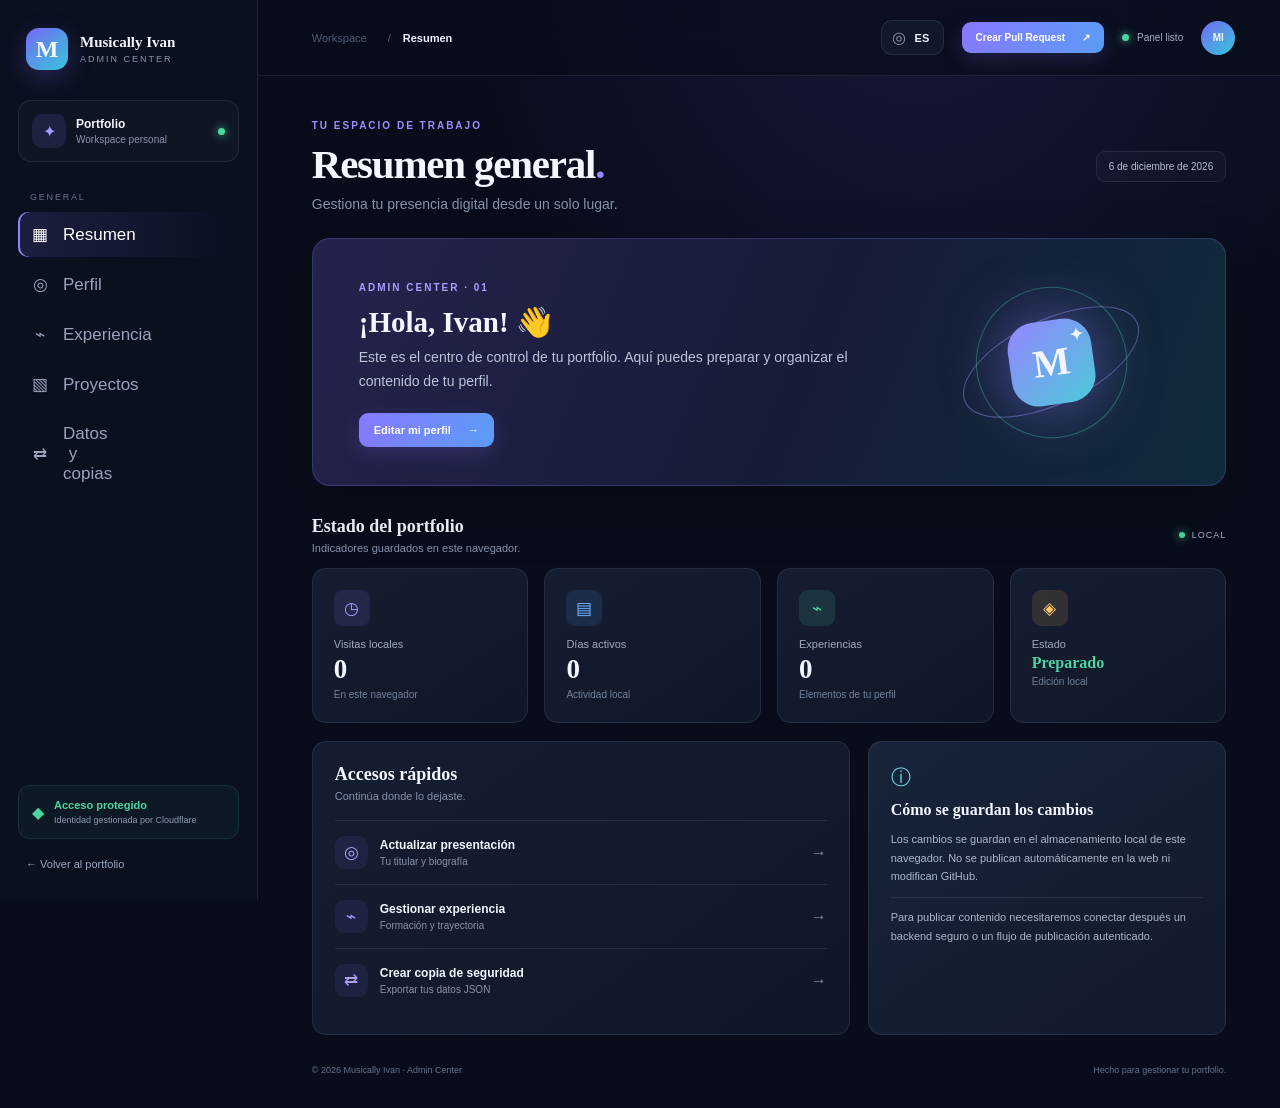
==== commit 25e61d9b: "Add timeline management controls" ====
--- a/admincenter/index.html
+++ b/admincenter/index.html
@@ -28,7 +28,7 @@
       <div class="sidebar-bottom"><div class="secure-pill"><span>◆</span><div><b data-i18n="protected">Acceso protegido</b><small data-i18n="cloudflareIdentity">Identidad gestionada por Cloudflare</small></div></div><a class="back-link" href="/"><span data-i18n="backPortfolio">← Volver al portfolio</span></a></div>
     </aside>
     <main class="main">
-      <header class="topbar"><button class="mobile-menu" id="menu-toggle" aria-label="Abrir menú" data-i18n-aria="openMenu">☰</button><div class="breadcrumbs"><span data-i18n="workspace">Workspace</span> <span>/</span> <b id="crumb">Resumen</b></div><div class="top-actions"><label class="language-control"><span aria-hidden="true">◎</span><select id="admin-language" aria-label="Language"><option value="es">ES</option><option value="en">EN</option></select></label><button class="primary-btn publish-btn" id="publish-pr" data-i18n="createPR">Crear Pull Request <span>↗</span></button><span class="status"><i></i> <span data-i18n="panelReady">Panel listo</span></span><div class="avatar">MI</div></div></header>
+      <header class="topbar"><button class="mobile-menu" id="menu-toggle" aria-label="Abrir menú" data-i18n-aria="openMenu">☰</button><div class="breadcrumbs"><span data-i18n="workspace">Workspace</span> <span>/</span> <b id="crumb">Resumen</b></div><div class="top-actions"><label class="language-control"><span aria-hidden="true">◎</span><select id="admin-language" aria-label="Language"><option value="es">ES</option><option value="en">EN</option></select></label><button class="primary-btn publish-btn" id="publish-pr" ><span data-i18n="createPR">Crear Pull Request</span> <span>↗</span></button><span class="status"><i></i> <span data-i18n="panelReady">Panel listo</span></span><div class="avatar">MI</div></div></header>
       <div class="content">
         <section class="view active" id="view-overview">
           <div class="page-heading"><div><p class="eyebrow" data-i18n="workspaceEyebrow">TU ESPACIO DE TRABAJO</p><h1><span data-i18n="overviewTitle">Resumen general</span><span class="accent">.</span></h1><p class="subheading" data-i18n="overviewSubtitle">Gestiona tu presencia digital desde un solo lugar.</p></div><span class="date-chip" id="today"></span></div>
@@ -39,11 +39,11 @@
         </section>
         <section class="view" id="view-profile">
           <div class="page-heading"><div><p class="eyebrow" data-i18n="identity">IDENTIDAD</p><h1><span data-i18n="yourProfile">Tu perfil</span><span class="accent">.</span></h1><p class="subheading" data-i18n="profileSubtitle">Define cómo te presentas en tu portfolio.</p></div></div>
-          <article class="panel-card form-card"><div class="panel-heading"><div><h3 data-i18n="professionalIntro">Presentación profesional</h3><p data-i18n="draftsBrowser">Los borradores se guardan en este navegador.</p></div><span class="edit-badge" data-i18n="editable">EDITABLE</span></div><label for="headline" data-i18n="headlineLabel">Titular profesional</label><input id="headline" maxlength="120" data-i18n-placeholder="headlinePlaceholder" placeholder="Ej. Desarrollador de software y creador digital"><div class="field-meta"><span data-i18n="headlineHint">Una frase que te represente.</span><span id="headline-count">0/120</span></div><label for="bio" data-i18n="bioLabel">Biografía</label><textarea id="bio" rows="6" maxlength="600" data-i18n-placeholder="bioPlaceholder" placeholder="Cuéntale al mundo quién eres, qué haces y qué te interesa..."></textarea><div class="field-meta"><span data-i18n="bioHint">Hasta 600 caracteres.</span><span id="bio-count">0/600</span></div><div class="form-actions"><span id="profile-status" class="save-status" aria-live="polite"></span><button class="primary-btn" id="save-profile" data-i18n="saveChanges">Guardar cambios <span>→</span></button></div></article>
+          <article class="panel-card form-card"><div class="panel-heading"><div><h3 data-i18n="professionalIntro">Presentación profesional</h3><p data-i18n="draftsBrowser">Los borradores se guardan en este navegador.</p></div><span class="edit-badge" data-i18n="editable">EDITABLE</span></div><label for="headline" data-i18n="headlineLabel">Titular profesional</label><input id="headline" maxlength="120" data-i18n-placeholder="headlinePlaceholder" placeholder="Ej. Desarrollador de software y creador digital"><div class="field-meta"><span data-i18n="headlineHint">Una frase que te represente.</span><span id="headline-count">0/120</span></div><label for="bio" data-i18n="bioLabel">Biografía</label><textarea id="bio" rows="6" maxlength="600" data-i18n-placeholder="bioPlaceholder" placeholder="Cuéntale al mundo quién eres, qué haces y qué te interesa..."></textarea><div class="field-meta"><span data-i18n="bioHint">Hasta 600 caracteres.</span><span id="bio-count">0/600</span></div><div class="form-actions"><span id="profile-status" class="save-status" aria-live="polite"></span><button class="primary-btn" id="save-profile"><span data-i18n="saveChanges">Guardar cambios</span> <span>→</span></button></div></article>
         </section>
         <section class="view" id="view-experience">
           <div class="page-heading"><div><p class="eyebrow" data-i18n="career">TRAYECTORIA</p><h1><span data-i18n="experienceTitle">Experiencia</span><span class="accent">.</span></h1><p class="subheading" data-i18n="experienceSubtitle">Organiza tu formación, proyectos y experiencia.</p></div></div>
-          <div class="experience-layout"><article class="panel-card"><div class="panel-heading"><div><h3 data-i18n="addItem">Añadir elemento</h3><p data-i18n="stageHint">Completa los datos de una etapa.</p></div></div><form id="experience-form"><label for="exp-title" data-i18n="titleLabel">Título</label><input id="exp-title" required maxlength="100" data-i18n-placeholder="titlePlaceholder" placeholder="Ej. Sistemas Microinformáticos y Redes"><label for="exp-period" data-i18n="periodLabel">Periodo</label><input id="exp-period" maxlength="60" data-i18n-placeholder="periodPlaceholder" placeholder="Ej. 2025 – 2027"><label for="exp-description" data-i18n="descriptionLabel">Descripción</label><textarea id="exp-description" rows="4" maxlength="400" data-i18n-placeholder="descriptionPlaceholder" placeholder="Describe brevemente esta etapa..."></textarea><button class="primary-btn" type="submit" data-i18n="addToTimeline">Añadir a la trayectoria <span>+</span></button></form></article><article class="panel-card"><div class="panel-heading"><div><h3 data-i18n="yourTimeline">Tu trayectoria</h3><p id="experience-count">0 elementos</p></div></div><div id="experience-list" class="experience-list"></div></article></div>
+          <div class="experience-layout"><article class="panel-card"><div class="panel-heading"><div><h3 data-i18n="addItem">Añadir elemento</h3><p data-i18n="stageHint">Completa los datos de una etapa.</p></div></div><form id="experience-form"><label for="exp-title" data-i18n="titleLabel">Título</label><input id="exp-title" required maxlength="100" data-i18n-placeholder="titlePlaceholder" placeholder="Ej. Sistemas Microinformáticos y Redes"><label for="exp-period" data-i18n="periodLabel">Periodo</label><input id="exp-period" maxlength="60" data-i18n-placeholder="periodPlaceholder" placeholder="Ej. 2025 – 2027"><label for="exp-description" data-i18n="descriptionLabel">Descripción</label><textarea id="exp-description" rows="4" maxlength="400" data-i18n-placeholder="descriptionPlaceholder" placeholder="Describe brevemente esta etapa..."></textarea><div class="experience-form-actions"><button class="primary-btn" type="submit"><span id="experience-submit-label" data-i18n="addToTimeline">Añadir a la trayectoria</span> <span>+</span></button><button class="secondary-btn" id="cancel-experience-edit" type="button" hidden>Cancelar</button></div></form></article><article class="panel-card"><div class="panel-heading"><div><h3 data-i18n="yourTimeline">Tu trayectoria</h3><p id="experience-count">0 elementos</p></div></div><div id="experience-list" class="experience-list"></div><button class="secondary-btn" id="clear-timeline" type="button" data-i18n="clearTimeline">Vaciar trayectoria</button></article></div>
         </section>
         <section class="view" id="view-projects">
           <div class="page-heading"><div><p class="eyebrow" data-i18n="portfolio">PORTFOLIO</p><h1><span data-i18n="projectsTitle">Proyectos</span><span class="accent">.</span></h1><p class="subheading" data-i18n="projectsSubtitle">Vista del catálogo conectado a GitHub.</p></div></div>
@@ -51,7 +51,7 @@
         </section>
         <section class="view" id="view-data">
           <div class="page-heading"><div><p class="eyebrow" data-i18n="portability">PORTABILIDAD</p><h1><span data-i18n="dataTitle">Datos y copias</span><span class="accent">.</span></h1><p class="subheading" data-i18n="dataSubtitle">Controla tus datos locales y conserva una copia.</p></div></div>
-          <div class="data-grid"><article class="panel-card"><span class="data-icon">⇧</span><h3 data-i18n="exportData">Exportar datos</h3><p data-i18n="exportDescription">Descarga tu perfil y trayectoria en un archivo JSON para conservarlo o trasladarlo.</p><button class="primary-btn" id="export-data" data-i18n="exportCopy">Exportar copia <span>↓</span></button></article><article class="panel-card"><span class="data-icon">⇩</span><h3 data-i18n="importData">Importar datos</h3><p data-i18n="importDescription">Restaura una copia JSON creada anteriormente desde este panel.</p><label class="secondary-btn file-button" for="import-data" data-i18n="selectFile">Seleccionar archivo</label><input id="import-data" type="file" accept="application/json" hidden></article></div><p class="privacy-note" data-i18n="privacyNote">Privacidad: los datos se almacenan en el navegador que estás utilizando. Exporta una copia antes de borrar los datos del navegador o cambiar de dispositivo.</p>
+          <div class="data-grid"><article class="panel-card"><span class="data-icon">⇧</span><h3 data-i18n="exportData">Exportar datos</h3><p data-i18n="exportDescription">Descarga tu perfil y trayectoria en un archivo JSON para conservarlo o trasladarlo.</p><button class="primary-btn" id="export-data"><span data-i18n="exportCopy">Exportar copia</span> <span>↓</span></button></article><article class="panel-card"><span class="data-icon">⇩</span><h3 data-i18n="importData">Importar datos</h3><p data-i18n="importDescription">Restaura una copia JSON creada anteriormente desde este panel.</p><label class="secondary-btn file-button" for="import-data" data-i18n="selectFile">Seleccionar archivo</label><input id="import-data" type="file" accept="application/json" hidden></article></div><p class="privacy-note" data-i18n="privacyNote">Privacidad: los datos se almacenan en el navegador que estás utilizando. Exporta una copia antes de borrar los datos del navegador o cambiar de dispositivo.</p>
         </section>
         <footer class="footer"><span>© 2026 Musically Ivan · Admin Center</span><span data-i18n="footerTagline">Hecho para gestionar tu portfolio.</span></footer>
       </div>
--- a/admincenter/admin.css
+++ b/admincenter/admin.css
@@ -29,3 +29,8 @@
 }
 
 .publish-btn{white-space:nowrap;padding:10px 14px;font-size:10px}.publish-btn:disabled{opacity:.6;cursor:wait}@media(max-width:760px){.publish-btn{padding:9px 10px;font-size:9px}}
+
+.language-control{display:inline-flex;align-items:center;gap:7px;padding:7px 10px;border:1px solid var(--line);border-radius:11px;background:var(--panel);color:var(--muted)}
+.language-control select{appearance:none;border:0;outline:0;background:transparent;color:var(--text);font:600 11px 'DM Sans',sans-serif;cursor:pointer;padding:3px 2px}
+.language-control option{background:#11182a;color:#f3f6ff}
+@media(max-width:640px){.language-control{padding:6px 8px}.top-actions{gap:8px}}
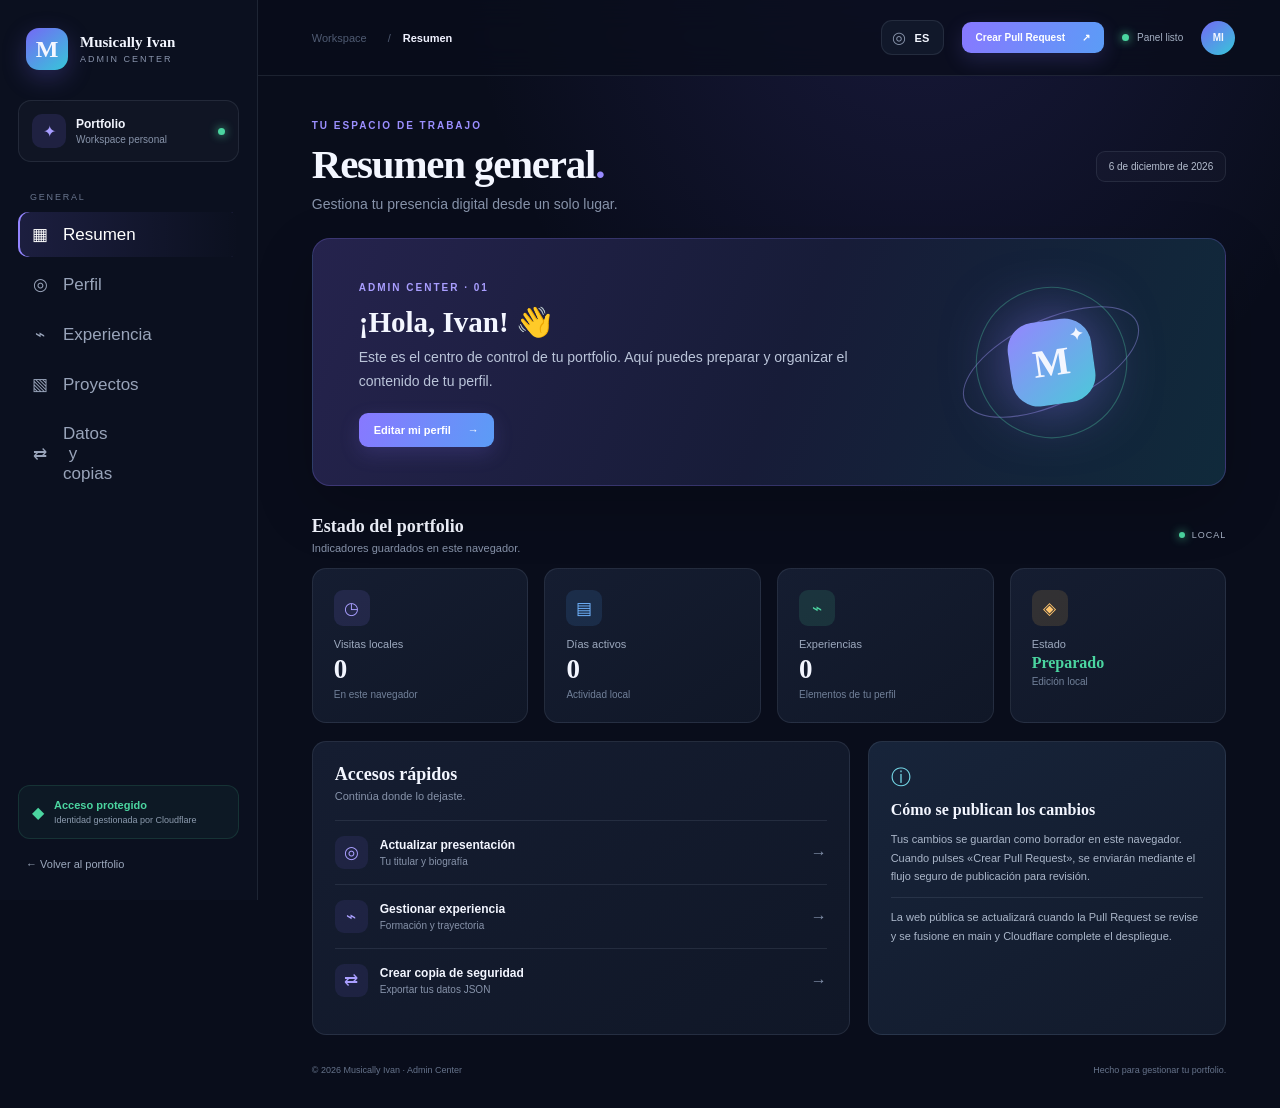
==== commit a7ca3840: "Bust Admin Center JavaScript cache" ====
--- a/admincenter/index.html
+++ b/admincenter/index.html
@@ -10,7 +10,7 @@
   <link rel="preconnect" href="https://fonts.gstatic.com" crossorigin>
   <link href="https://fonts.googleapis.com/css2?family=DM+Sans:wght@400;500;600;700&family=Space+Grotesk:wght@500;600;700&display=swap" rel="stylesheet">
   <link rel="stylesheet" href="./admin.css">
-  <script src="./admin.js" defer></script>
+  <script src="./admin.js?v=26395a5" defer></script>
 </head>
 <body>
   <div class="shell">
--- a/admincenter/admin.css
+++ b/admincenter/admin.css
@@ -34,3 +34,5 @@
 .language-control select{appearance:none;border:0;outline:0;background:transparent;color:var(--text);font:600 11px 'DM Sans',sans-serif;cursor:pointer;padding:3px 2px}
 .language-control option{background:#11182a;color:#f3f6ff}
 @media(max-width:640px){.language-control{padding:6px 8px}.top-actions{gap:8px}}
+
+.experience-form-actions,.experience-actions{display:flex;align-items:center;gap:9px;flex-wrap:wrap}.experience-actions{margin-top:7px}.experience-actions button{padding:6px 9px;border:1px solid var(--line);border-radius:7px}.experience-form-actions .secondary-btn[hidden]{display:none}
